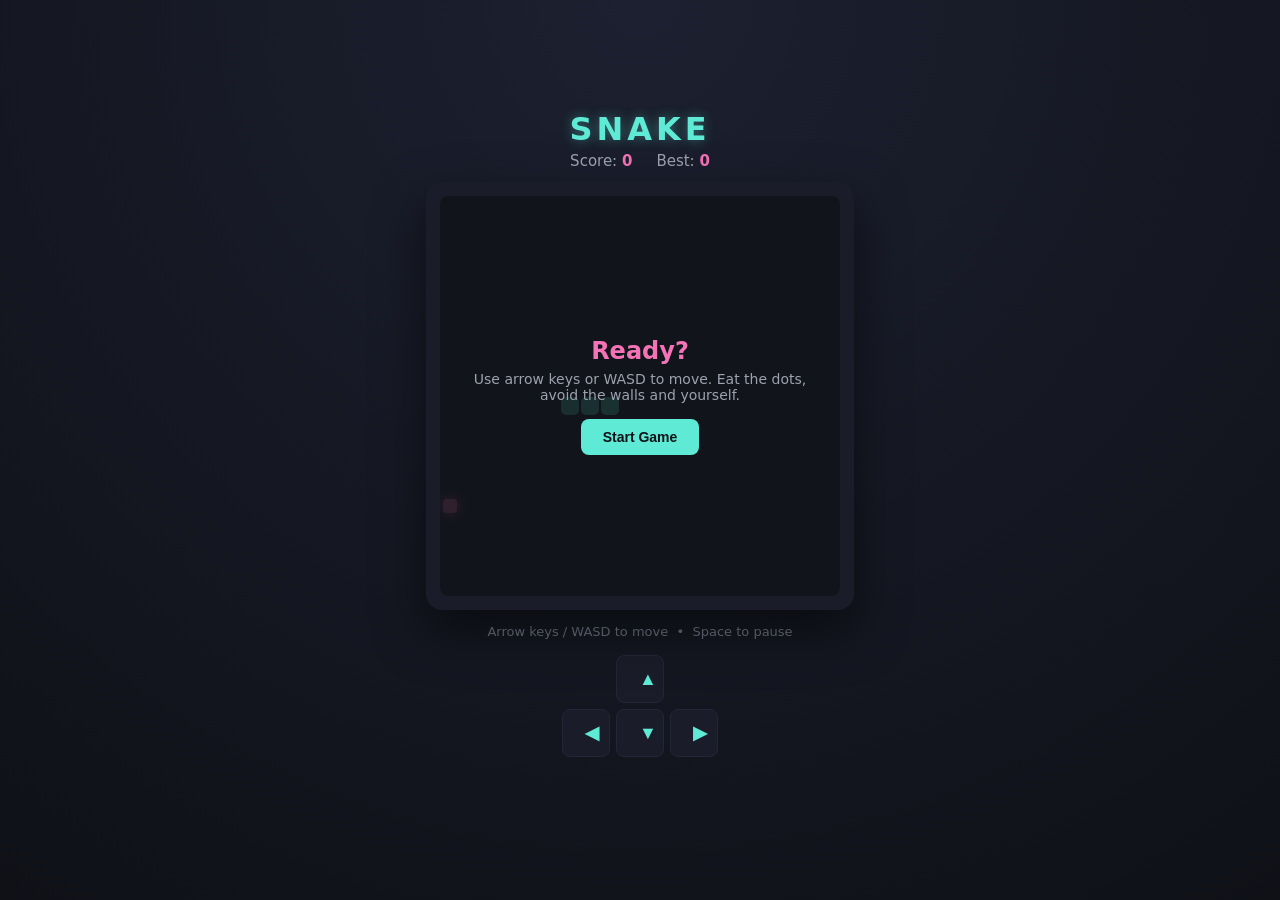
==== snake.html @ 8fafe42f "Create snake.html" ====
<!DOCTYPE html>
<html lang="en">
<head>
<meta charset="UTF-8">
<title>Snake</title>
<style>
  :root {
    --bg: #0f1117;
    --panel: #1a1d29;
    --accent: #5eead4;
    --accent2: #f472b6;
    --grid: #232636;
    --text: #e5e7eb;
  }
  * { box-sizing: border-box; }
  body {
    margin: 0;
    min-height: 100vh;
    display: flex;
    flex-direction: column;
    align-items: center;
    justify-content: center;
    background: radial-gradient(circle at top, #1c2030, var(--bg));
    font-family: 'Segoe UI', system-ui, sans-serif;
    color: var(--text);
  }
  h1 {
    letter-spacing: 4px;
    font-weight: 600;
    margin-bottom: 4px;
    color: var(--accent);
    text-shadow: 0 0 12px rgba(94,234,212,0.4);
  }
  #scoreboard {
    display: flex;
    gap: 24px;
    margin-bottom: 12px;
    font-size: 15px;
    color: #9ca3af;
  }
  #scoreboard span { color: var(--accent2); font-weight: 700; }
  #board-wrap {
    position: relative;
    background: var(--panel);
    padding: 14px;
    border-radius: 16px;
    box-shadow: 0 20px 50px rgba(0,0,0,0.5);
  }
  canvas {
    display: block;
    background: var(--grid);
    border-radius: 8px;
  }
  #overlay {
    position: absolute;
    top: 14px; left: 14px; right: 14px; bottom: 14px;
    display: none;
    flex-direction: column;
    align-items: center;
    justify-content: center;
    background: rgba(15,17,23,0.85);
    border-radius: 8px;
    text-align: center;
    padding: 20px;
  }
  #overlay.show { display: flex; }
  #overlay h2 { margin: 0 0 6px; color: var(--accent2); }
  #overlay p { margin: 0 0 16px; color: #9ca3af; font-size: 14px; }
  button {
    background: var(--accent);
    border: none;
    padding: 10px 22px;
    border-radius: 8px;
    font-size: 14px;
    font-weight: 700;
    color: #0f1117;
    cursor: pointer;
    transition: transform 0.1s ease;
  }
  button:hover { transform: scale(1.05); }
  #hint {
    margin-top: 14px;
    font-size: 13px;
    color: #6b7280;
    text-align: center;
  }
  #mobile-controls {
    display: grid;
    grid-template-columns: repeat(3, 48px);
    grid-template-rows: repeat(3, 48px);
    gap: 6px;
    margin-top: 16px;
  }
  #mobile-controls button {
    width: 48px; height: 48px;
    font-size: 18px;
    background: var(--panel);
    color: var(--accent);
    border: 1px solid var(--grid);
  }
  .up { grid-column: 2; grid-row: 1; }
  .left { grid-column: 1; grid-row: 2; }
  .down { grid-column: 2; grid-row: 2; }
  .right { grid-column: 3; grid-row: 2; }
</style>
</head>
<body>

<h1>SNAKE</h1>
<div id="scoreboard">
  <div>Score: <span id="score">0</span></div>
  <div>Best: <span id="best">0</span></div>
</div>

<div id="board-wrap">
  <canvas id="game" width="400" height="400"></canvas>
  <div id="overlay" class="show">
    <h2 id="overlay-title">Ready?</h2>
    <p id="overlay-text">Use arrow keys or WASD to move. Eat the dots, avoid the walls and yourself.</p>
    <button id="overlay-btn">Start Game</button>
  </div>
</div>

<div id="hint">Arrow keys / WASD to move &nbsp;•&nbsp; Space to pause</div>

<div id="mobile-controls">
  <button class="up">▲</button>
  <button class="left">◀</button>
  <button class="down">▼</button>
  <button class="right">▶</button>
</div>

<script>
(function () {
  const canvas = document.getElementById('game');
  const ctx = canvas.getContext('2d');
  const cell = 20;
  const cols = canvas.width / cell;
  const rows = canvas.height / cell;

  const scoreEl = document.getElementById('score');
  const bestEl = document.getElementById('best');
  const overlay = document.getElementById('overlay');
  const overlayTitle = document.getElementById('overlay-title');
  const overlayText = document.getElementById('overlay-text');
  const overlayBtn = document.getElementById('overlay-btn');

  let best = Number(localStorage.getItem('snake-best') || 0);
  bestEl.textContent = best;

  let snake, dir, nextDir, food, score, speedMs, timer, running, paused;

  function resetState() {
    snake = [
      { x: 8, y: 10 },
      { x: 7, y: 10 },
      { x: 6, y: 10 }
    ];
    dir = { x: 1, y: 0 };
    nextDir = dir;
    score = 0;
    speedMs = 120;
    running = false;
    paused = false;
    scoreEl.textContent = score;
    placeFood();
  }

  function placeFood() {
    let candidate;
    do {
      candidate = {
        x: Math.floor(Math.random() * cols),
        y: Math.floor(Math.random() * rows)
      };
    } while (snake.some(s => s.x === candidate.x && s.y === candidate.y));
    food = candidate;
  }

  function draw() {
    ctx.clearRect(0, 0, canvas.width, canvas.height);

    // subtle grid
    ctx.strokeStyle = 'rgba(255,255,255,0.03)';
    for (let i = 0; i <= cols; i++) {
      ctx.beginPath();
      ctx.moveTo(i * cell, 0);
      ctx.lineTo(i * cell, canvas.height);
      ctx.stroke();
    }
    for (let j = 0; j <= rows; j++) {
      ctx.beginPath();
      ctx.moveTo(0, j * cell);
      ctx.lineTo(canvas.width, j * cell);
      ctx.stroke();
    }

    // food
    ctx.fillStyle = '#f472b6';
    ctx.shadowColor = '#f472b6';
    ctx.shadowBlur = 12;
    roundRect(food.x * cell + 3, food.y * cell + 3, cell - 6, cell - 6, 4);
    ctx.shadowBlur = 0;

    // snake
    snake.forEach((seg, i) => {
      ctx.fillStyle = i === 0 ? '#5eead4' : `rgba(94,234,212,${Math.max(0.35, 1 - i * 0.05)})`;
      roundRect(seg.x * cell + 1, seg.y * cell + 1, cell - 2, cell - 2, 5);
    });
  }

  function roundRect(x, y, w, h, r) {
    ctx.beginPath();
    ctx.moveTo(x + r, y);
    ctx.arcTo(x + w, y, x + w, y + h, r);
    ctx.arcTo(x + w, y + h, x, y + h, r);
    ctx.arcTo(x, y + h, x, y, r);
    ctx.arcTo(x, y, x + w, y, r);
    ctx.closePath();
    ctx.fill();
  }

  function tick() {
    if (!running || paused) return;

    dir = nextDir;
    const head = { x: snake[0].x + dir.x, y: snake[0].y + dir.y };

    // wall collision
    if (head.x < 0 || head.x >= cols || head.y < 0 || head.y >= rows) {
      return gameOver();
    }
    // self collision
    if (snake.some(s => s.x === head.x && s.y === head.y)) {
      return gameOver();
    }

    snake.unshift(head);

    if (head.x === food.x && head.y === food.y) {
      score += 10;
      scoreEl.textContent = score;
      placeFood();
      if (speedMs > 60) speedMs -= 3;
      restartLoop();
    } else {
      snake.pop();
    }

    draw();
  }

  function restartLoop() {
    clearInterval(timer);
    timer = setInterval(tick, speedMs);
  }

  function gameOver() {
    running = false;
    clearInterval(timer);
    if (score > best) {
      best = score;
      localStorage.setItem('snake-best', best);
      bestEl.textContent = best;
    }
    overlayTitle.textContent = 'Game Over';
    overlayText.textContent = `Score: ${score} — press Start to try again.`;
    overlayBtn.textContent = 'Play Again';
    overlay.classList.add('show');
  }

  function startGame() {
    resetState();
    overlay.classList.remove('show');
    running = true;
    draw();
    restartLoop();
  }

  function setDirection(x, y) {
    // prevent reversing directly into itself
    if (snake.length > 1 && dir.x === -x && dir.y === -y) return;
    nextDir = { x, y };
  }

  document.addEventListener('keydown', (e) => {
    switch (e.key) {
      case 'ArrowUp': case 'w': case 'W': setDirection(0, -1); break;
      case 'ArrowDown': case 's': case 'S': setDirection(0, 1); break;
      case 'ArrowLeft': case 'a': case 'A': setDirection(-1, 0); break;
      case 'ArrowRight': case 'd': case 'D': setDirection(1, 0); break;
      case ' ':
        if (running) {
          paused = !paused;
          if (!paused) restartLoop(); else clearInterval(timer);
        }
        break;
    }
  });

  document.querySelector('.up').addEventListener('click', () => setDirection(0, -1));
  document.querySelector('.down').addEventListener('click', () => setDirection(0, 1));
  document.querySelector('.left').addEventListener('click', () => setDirection(-1, 0));
  document.querySelector('.right').addEventListener('click', () => setDirection(1, 0));

  overlayBtn.addEventListener('click', startGame);

  resetState();
  draw();
})();
</script>

</body>
</html>
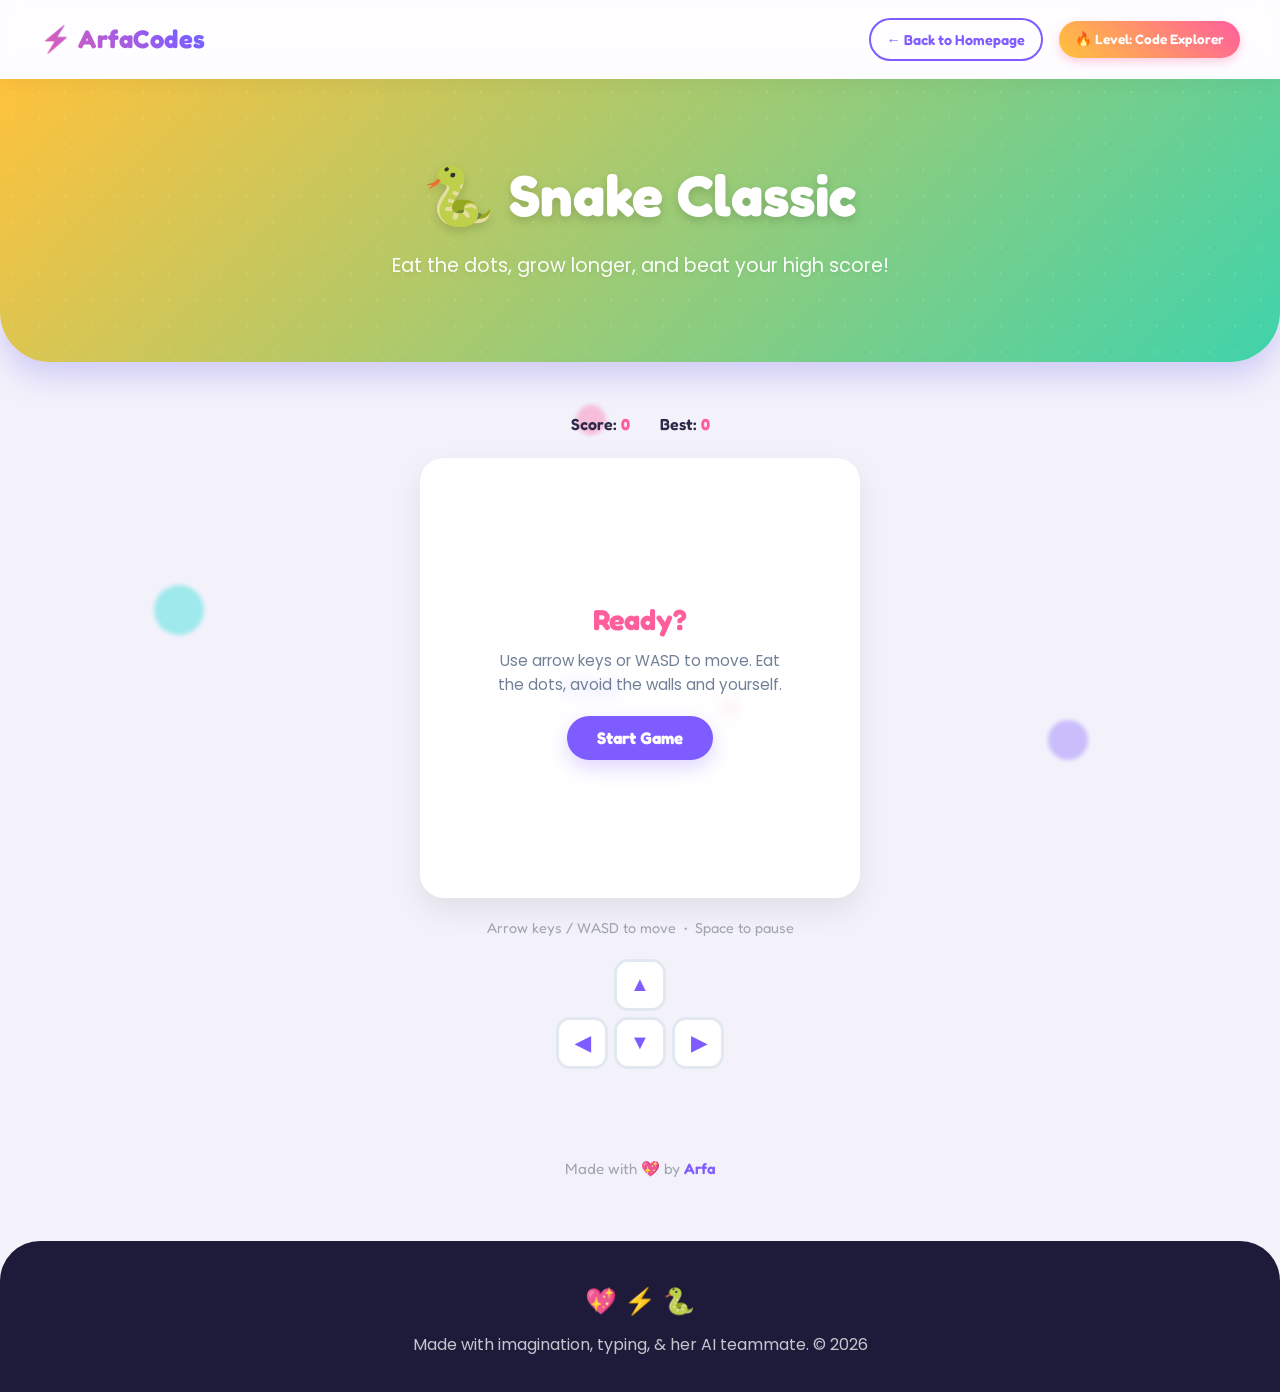
==== commit 74b2ec89: "Update snake.html" ====
--- a/snake.html
+++ b/snake.html
@@ -1,314 +1,661 @@
 <!DOCTYPE html>
 <html lang="en">
 <head>
-<meta charset="UTF-8">
-<title>Snake</title>
-<style>
-  :root {
-    --bg: #0f1117;
-    --panel: #1a1d29;
-    --accent: #5eead4;
-    --accent2: #f472b6;
-    --grid: #232636;
-    --text: #e5e7eb;
-  }
-  * { box-sizing: border-box; }
-  body {
-    margin: 0;
-    min-height: 100vh;
-    display: flex;
-    flex-direction: column;
-    align-items: center;
-    justify-content: center;
-    background: radial-gradient(circle at top, #1c2030, var(--bg));
-    font-family: 'Segoe UI', system-ui, sans-serif;
-    color: var(--text);
-  }
-  h1 {
-    letter-spacing: 4px;
-    font-weight: 600;
-    margin-bottom: 4px;
-    color: var(--accent);
-    text-shadow: 0 0 12px rgba(94,234,212,0.4);
-  }
-  #scoreboard {
-    display: flex;
-    gap: 24px;
-    margin-bottom: 12px;
-    font-size: 15px;
-    color: #9ca3af;
-  }
-  #scoreboard span { color: var(--accent2); font-weight: 700; }
-  #board-wrap {
-    position: relative;
-    background: var(--panel);
-    padding: 14px;
-    border-radius: 16px;
-    box-shadow: 0 20px 50px rgba(0,0,0,0.5);
-  }
-  canvas {
-    display: block;
-    background: var(--grid);
-    border-radius: 8px;
-  }
-  #overlay {
-    position: absolute;
-    top: 14px; left: 14px; right: 14px; bottom: 14px;
-    display: none;
-    flex-direction: column;
-    align-items: center;
-    justify-content: center;
-    background: rgba(15,17,23,0.85);
-    border-radius: 8px;
-    text-align: center;
-    padding: 20px;
-  }
-  #overlay.show { display: flex; }
-  #overlay h2 { margin: 0 0 6px; color: var(--accent2); }
-  #overlay p { margin: 0 0 16px; color: #9ca3af; font-size: 14px; }
-  button {
-    background: var(--accent);
-    border: none;
-    padding: 10px 22px;
-    border-radius: 8px;
-    font-size: 14px;
-    font-weight: 700;
-    color: #0f1117;
-    cursor: pointer;
-    transition: transform 0.1s ease;
-  }
-  button:hover { transform: scale(1.05); }
-  #hint {
-    margin-top: 14px;
-    font-size: 13px;
-    color: #6b7280;
-    text-align: center;
-  }
-  #mobile-controls {
-    display: grid;
-    grid-template-columns: repeat(3, 48px);
-    grid-template-rows: repeat(3, 48px);
-    gap: 6px;
-    margin-top: 16px;
-  }
-  #mobile-controls button {
-    width: 48px; height: 48px;
-    font-size: 18px;
-    background: var(--panel);
-    color: var(--accent);
-    border: 1px solid var(--grid);
-  }
-  .up { grid-column: 2; grid-row: 1; }
-  .left { grid-column: 1; grid-row: 2; }
-  .down { grid-column: 2; grid-row: 2; }
-  .right { grid-column: 3; grid-row: 2; }
-</style>
+  <meta charset="UTF-8">
+  <meta name="viewport" content="width=device-width, initial-scale=1.0">
+  <title>Snake Classic — Arfa's Coding Playground</title>
+
+  <link rel="preconnect" href="https://fonts.googleapis.com">
+  <link rel="preconnect" href="https://fonts.gstatic.com" crossorigin>
+  <link href="https://fonts.googleapis.com/css2?family=Fredoka:wght@300..700&family=Poppins:wght@400;600;700&display=swap" rel="stylesheet">
+
+  <style>
+    * { box-sizing: border-box; margin: 0; padding: 0; }
+
+    :root {
+      --pink: #ff5e9c;
+      --purple: #7f5cff;
+      --cyan: #00d9d0;
+      --yellow: #ffc23c;
+      --ink: #2d2a4a;
+    }
+
+    html { scroll-behavior: smooth; }
+
+    body {
+      font-family: 'Poppins', sans-serif;
+      background-color: #f3f2fb;
+      color: var(--ink);
+      line-height: 1.6;
+      overflow-x: hidden;
+      cursor: default;
+      min-height: 100vh;
+      display: flex;
+      flex-direction: column;
+    }
+
+    /* ===== Floating background blobs ===== */
+    .bg-blobs {
+      position: fixed;
+      inset: 0;
+      z-index: -1;
+      overflow: hidden;
+      pointer-events: none;
+    }
+    .blob {
+      position: absolute;
+      border-radius: 50%;
+      filter: blur(2px);
+      opacity: 0.35;
+      animation: float 14s ease-in-out infinite;
+    }
+    .blob.b1 { width: 90px; height: 90px; background: var(--pink); top: 12%; left: 6%; animation-duration: 16s; }
+    .blob.b2 { width: 50px; height: 50px; background: var(--cyan); top: 65%; left: 12%; animation-duration: 12s; animation-delay: -3s; }
+    .blob.b3 { width: 70px; height: 70px; background: var(--yellow); top: 25%; right: 8%; animation-duration: 18s; animation-delay: -6s; }
+    .blob.b4 { width: 40px; height: 40px; background: var(--purple); top: 80%; right: 15%; animation-duration: 10s; animation-delay: -1s; }
+    .blob.b5 { width: 30px; height: 30px; background: var(--pink); top: 45%; left: 45%; animation-duration: 20s; animation-delay: -8s; }
+
+    @keyframes float {
+      0%, 100% { transform: translate(0, 0) rotate(0deg); }
+      33% { transform: translate(20px, -30px) rotate(120deg); }
+      66% { transform: translate(-15px, 20px) rotate(240deg); }
+    }
+
+    /* ===== Sparkle cursor trail ===== */
+    .sparkle {
+      position: fixed;
+      pointer-events: none;
+      font-size: 14px;
+      z-index: 9999;
+      animation: sparkleFade 0.7s ease-out forwards;
+    }
+    @keyframes sparkleFade {
+      0% { opacity: 1; transform: translateY(0) scale(1); }
+      100% { opacity: 0; transform: translateY(-20px) scale(0.4); }
+    }
+
+    /* ===== Header ===== */
+    header {
+      background-color: rgba(255, 255, 255, 0.85);
+      backdrop-filter: blur(10px);
+      padding: 18px 40px;
+      display: flex;
+      justify-content: space-between;
+      align-items: center;
+      box-shadow: 0 4px 20px rgba(0, 0, 0, 0.05);
+      position: sticky;
+      top: 0;
+      z-index: 100;
+    }
+
+    .logo {
+      font-family: 'Fredoka', sans-serif;
+      font-size: 1.6rem;
+      font-weight: 700;
+      background: linear-gradient(45deg, var(--pink), var(--purple), var(--cyan));
+      background-size: 200% 200%;
+      -webkit-background-clip: text;
+      -webkit-text-fill-color: transparent;
+      text-decoration: none;
+      animation: gradientShift 6s ease infinite;
+      letter-spacing: 0.5px;
+    }
+
+    .header-badge {
+      font-family: 'Fredoka', sans-serif;
+      font-weight: 600;
+      font-size: 0.85rem;
+      background: linear-gradient(45deg, var(--yellow), var(--pink));
+      color: #fff;
+      padding: 8px 16px;
+      border-radius: 50px;
+      box-shadow: 0 4px 10px rgba(255, 94, 156, 0.3);
+      white-space: nowrap;
+    }
+
+    .header-right {
+      display: flex;
+      align-items: center;
+      gap: 16px;
+    }
+
+    .home-link {
+      font-family: 'Fredoka', sans-serif;
+      font-weight: 600;
+      font-size: 0.9rem;
+      color: var(--purple);
+      text-decoration: none;
+      padding: 8px 16px;
+      border-radius: 50px;
+      border: 2px solid var(--purple);
+      transition: all 0.3s cubic-bezier(0.175, 0.885, 0.32, 1.275);
+      white-space: nowrap;
+    }
+
+    .home-link:hover {
+      background: var(--purple);
+      color: #fff;
+      transform: translateY(-2px) scale(1.05);
+      box-shadow: 0 6px 15px rgba(127, 92, 255, 0.3);
+    }
+
+    /* ===== Hero ===== */
+    .hero {
+      background: linear-gradient(-45deg, var(--pink), var(--purple), var(--cyan), var(--yellow));
+      background-size: 400% 400%;
+      animation: magicGradient 12s ease infinite;
+      color: #ffffff;
+      padding: 70px 20px 80px;
+      text-align: center;
+      border-radius: 0 0 50px 50px;
+      box-shadow: 0 15px 30px rgba(108, 92, 231, 0.25);
+      position: relative;
+      overflow: hidden;
+    }
+
+    .hero::after {
+      content: '';
+      position: absolute;
+      inset: 0;
+      background-image: radial-gradient(circle, rgba(255,255,255,0.5) 1.5px, transparent 1.5px);
+      background-size: 26px 26px;
+      opacity: 0.25;
+      pointer-events: none;
+    }
+
+    .hero-content {
+      max-width: 800px;
+      margin: 0 auto;
+      position: relative;
+      z-index: 2;
+    }
+
+    .hero h1 {
+      font-family: 'Fredoka', sans-serif;
+      font-size: clamp(2.4rem, 6vw, 3.6rem);
+      margin-bottom: 10px;
+      text-shadow: 0 4px 10px rgba(0, 0, 0, 0.15);
+    }
+
+    .hero p {
+      font-size: clamp(1rem, 2.4vw, 1.2rem);
+      opacity: 0.97;
+      text-shadow: 0 2px 5px rgba(0, 0, 0, 0.1);
+    }
+
+    /* ===== Game section ===== */
+    .game-section {
+      flex: 1;
+      display: flex;
+      flex-direction: column;
+      align-items: center;
+      padding: 50px 20px 60px;
+    }
+
+    #scoreboard {
+      display: flex;
+      gap: 30px;
+      margin-bottom: 20px;
+      font-size: 1rem;
+      font-weight: 600;
+      color: var(--ink);
+      font-family: 'Fredoka', sans-serif;
+    }
+
+    #scoreboard span {
+      color: var(--pink);
+      font-weight: 700;
+    }
+
+    #board-wrap {
+      position: relative;
+      background: #ffffff;
+      padding: 16px;
+      border-radius: 24px;
+      box-shadow: 0 12px 30px rgba(0, 0, 0, 0.08);
+      border: 4px solid #ffffff;
+      transition: all 0.4s cubic-bezier(0.175, 0.885, 0.32, 1.275);
+    }
+
+    #board-wrap:hover {
+      border-color: var(--cyan);
+      box-shadow: 0 15px 35px rgba(0, 217, 208, 0.25);
+      transform: translateY(-4px);
+    }
+
+    canvas {
+      display: block;
+      background: #f8f7ff;
+      border-radius: 12px;
+    }
+
+    #overlay {
+      position: absolute;
+      top: 16px; left: 16px; right: 16px; bottom: 16px;
+      display: none;
+      flex-direction: column;
+      align-items: center;
+      justify-content: center;
+      background: rgba(255, 255, 255, 0.92);
+      backdrop-filter: blur(6px);
+      border-radius: 12px;
+      text-align: center;
+      padding: 20px;
+    }
+
+    #overlay.show { display: flex; }
+
+    #overlay h2 {
+      font-family: 'Fredoka', sans-serif;
+      font-size: 1.8rem;
+      margin: 0 0 6px;
+      color: var(--pink);
+    }
+
+    #overlay p {
+      margin: 0 0 18px;
+      color: #718096;
+      font-size: 0.95rem;
+      max-width: 300px;
+    }
+
+    .btn {
+      display: inline-block;
+      background: var(--purple);
+      color: #ffffff;
+      font-family: 'Fredoka', sans-serif;
+      font-weight: 700;
+      font-size: 1.05rem;
+      padding: 12px 30px;
+      border-radius: 50px;
+      text-decoration: none;
+      border: none;
+      cursor: pointer;
+      transition: all 0.4s cubic-bezier(0.175, 0.885, 0.32, 1.275);
+      box-shadow: 0 8px 20px rgba(127, 92, 255, 0.25);
+    }
+
+    .btn:hover {
+      transform: translateY(-4px) scale(1.05);
+      background: var(--pink);
+      box-shadow: 0 12px 25px rgba(255, 94, 156, 0.35);
+    }
+
+    #hint {
+      margin-top: 18px;
+      font-size: 0.9rem;
+      color: #a0a5b1;
+      text-align: center;
+      font-family: 'Fredoka', sans-serif;
+    }
+
+    #mobile-controls {
+      display: grid;
+      grid-template-columns: repeat(3, 52px);
+      grid-template-rows: repeat(3, 52px);
+      gap: 6px;
+      margin-top: 20px;
+    }
+
+    #mobile-controls button {
+      width: 52px;
+      height: 52px;
+      font-size: 20px;
+      background: #ffffff;
+      color: var(--purple);
+      border: 3px solid #e2e8f0;
+      border-radius: 14px;
+      cursor: pointer;
+      font-weight: 700;
+      transition: all 0.2s ease;
+    }
+
+    #mobile-controls button:hover {
+      background: var(--purple);
+      color: #fff;
+      border-color: var(--purple);
+      transform: scale(1.08);
+    }
+
+    #mobile-controls button:active {
+      transform: scale(0.95);
+    }
+
+    .up { grid-column: 2; grid-row: 1; }
+    .left { grid-column: 1; grid-row: 2; }
+    .down { grid-column: 2; grid-row: 2; }
+    .right { grid-column: 3; grid-row: 2; }
+
+    /* ===== Made by Arfa ===== */
+    .made-by {
+      text-align: center;
+      margin-top: 30px;
+      font-family: 'Fredoka', sans-serif;
+      font-size: 0.95rem;
+      color: #a0a5b1;
+    }
+
+    .made-by a {
+      color: var(--purple);
+      text-decoration: none;
+      font-weight: 600;
+      transition: color 0.3s;
+    }
+
+    .made-by a:hover {
+      color: var(--pink);
+    }
+
+    /* ===== Footer ===== */
+    footer {
+      background-color: #1e1b3a;
+      color: #dfe6e9;
+      text-align: center;
+      padding: 40px 20px 35px;
+      margin-top: auto;
+      font-size: 1rem;
+      border-radius: 40px 40px 0 0;
+    }
+
+    footer .footer-emoji {
+      font-size: 1.6rem;
+      margin-bottom: 10px;
+      display: block;
+    }
+
+    footer p { opacity: 0.85; }
+
+    /* ===== Animations ===== */
+    @keyframes magicGradient {
+      0% { background-position: 0% 50%; }
+      50% { background-position: 100% 50%; }
+      100% { background-position: 0% 50%; }
+    }
+
+    @keyframes gradientShift {
+      0% { background-position: 0% 50%; }
+      50% { background-position: 100% 50%; }
+      100% { background-position: 0% 50%; }
+    }
+
+    @media (max-width: 600px) {
+      header { padding: 14px 20px; }
+      .header-badge { font-size: 0.72rem; padding: 6px 12px; }
+      .home-link { font-size: 0.78rem; padding: 6px 12px; }
+      .hero { padding: 50px 16px 60px; }
+      .game-section { padding: 30px 16px 40px; }
+    }
+
+    @media (prefers-reduced-motion: reduce) {
+      *, *::before, *::after {
+        animation-duration: 0.01ms !important;
+        animation-iteration-count: 1 !important;
+        transition-duration: 0.01ms !important;
+      }
+    }
+  </style>
 </head>
 <body>
 
-<h1>SNAKE</h1>
-<div id="scoreboard">
-  <div>Score: <span id="score">0</span></div>
-  <div>Best: <span id="best">0</span></div>
-</div>
-
-<div id="board-wrap">
-  <canvas id="game" width="400" height="400"></canvas>
-  <div id="overlay" class="show">
-    <h2 id="overlay-title">Ready?</h2>
-    <p id="overlay-text">Use arrow keys or WASD to move. Eat the dots, avoid the walls and yourself.</p>
-    <button id="overlay-btn">Start Game</button>
+  <div class="bg-blobs">
+    <div class="blob b1"></div>
+    <div class="blob b2"></div>
+    <div class="blob b3"></div>
+    <div class="blob b4"></div>
+    <div class="blob b5"></div>
   </div>
-</div>
-
-<div id="hint">Arrow keys / WASD to move &nbsp;•&nbsp; Space to pause</div>
-
-<div id="mobile-controls">
-  <button class="up">▲</button>
-  <button class="left">◀</button>
-  <button class="down">▼</button>
-  <button class="right">▶</button>
-</div>
-
-<script>
-(function () {
-  const canvas = document.getElementById('game');
-  const ctx = canvas.getContext('2d');
-  const cell = 20;
-  const cols = canvas.width / cell;
-  const rows = canvas.height / cell;
-
-  const scoreEl = document.getElementById('score');
-  const bestEl = document.getElementById('best');
-  const overlay = document.getElementById('overlay');
-  const overlayTitle = document.getElementById('overlay-title');
-  const overlayText = document.getElementById('overlay-text');
-  const overlayBtn = document.getElementById('overlay-btn');
-
-  let best = Number(localStorage.getItem('snake-best') || 0);
-  bestEl.textContent = best;
-
-  let snake, dir, nextDir, food, score, speedMs, timer, running, paused;
-
-  function resetState() {
-    snake = [
-      { x: 8, y: 10 },
-      { x: 7, y: 10 },
-      { x: 6, y: 10 }
-    ];
-    dir = { x: 1, y: 0 };
-    nextDir = dir;
-    score = 0;
-    speedMs = 120;
-    running = false;
-    paused = false;
-    scoreEl.textContent = score;
-    placeFood();
-  }
-
-  function placeFood() {
-    let candidate;
-    do {
-      candidate = {
-        x: Math.floor(Math.random() * cols),
-        y: Math.floor(Math.random() * rows)
-      };
-    } while (snake.some(s => s.x === candidate.x && s.y === candidate.y));
-    food = candidate;
-  }
-
-  function draw() {
-    ctx.clearRect(0, 0, canvas.width, canvas.height);
-
-    // subtle grid
-    ctx.strokeStyle = 'rgba(255,255,255,0.03)';
-    for (let i = 0; i <= cols; i++) {
-      ctx.beginPath();
-      ctx.moveTo(i * cell, 0);
-      ctx.lineTo(i * cell, canvas.height);
-      ctx.stroke();
-    }
-    for (let j = 0; j <= rows; j++) {
-      ctx.beginPath();
-      ctx.moveTo(0, j * cell);
-      ctx.lineTo(canvas.width, j * cell);
-      ctx.stroke();
-    }
-
-    // food
-    ctx.fillStyle = '#f472b6';
-    ctx.shadowColor = '#f472b6';
-    ctx.shadowBlur = 12;
-    roundRect(food.x * cell + 3, food.y * cell + 3, cell - 6, cell - 6, 4);
-    ctx.shadowBlur = 0;
-
-    // snake
-    snake.forEach((seg, i) => {
-      ctx.fillStyle = i === 0 ? '#5eead4' : `rgba(94,234,212,${Math.max(0.35, 1 - i * 0.05)})`;
-      roundRect(seg.x * cell + 1, seg.y * cell + 1, cell - 2, cell - 2, 5);
-    });
-  }
-
-  function roundRect(x, y, w, h, r) {
-    ctx.beginPath();
-    ctx.moveTo(x + r, y);
-    ctx.arcTo(x + w, y, x + w, y + h, r);
-    ctx.arcTo(x + w, y + h, x, y + h, r);
-    ctx.arcTo(x, y + h, x, y, r);
-    ctx.arcTo(x, y, x + w, y, r);
-    ctx.closePath();
-    ctx.fill();
-  }
-
-  function tick() {
-    if (!running || paused) return;
-
-    dir = nextDir;
-    const head = { x: snake[0].x + dir.x, y: snake[0].y + dir.y };
-
-    // wall collision
-    if (head.x < 0 || head.x >= cols || head.y < 0 || head.y >= rows) {
-      return gameOver();
-    }
-    // self collision
-    if (snake.some(s => s.x === head.x && s.y === head.y)) {
-      return gameOver();
-    }
-
-    snake.unshift(head);
-
-    if (head.x === food.x && head.y === food.y) {
-      score += 10;
-      scoreEl.textContent = score;
-      placeFood();
-      if (speedMs > 60) speedMs -= 3;
-      restartLoop();
-    } else {
-      snake.pop();
-    }
-
-    draw();
-  }
-
-  function restartLoop() {
-    clearInterval(timer);
-    timer = setInterval(tick, speedMs);
-  }
-
-  function gameOver() {
-    running = false;
-    clearInterval(timer);
-    if (score > best) {
-      best = score;
-      localStorage.setItem('snake-best', best);
+
+  <!-- HEADER -->
+  <header>
+    <a href="index.html" class="logo">⚡ ArfaCodes</a>
+    <div class="header-right">
+      <a href="index.html" class="home-link">← Back to Homepage</a>
+      <span class="header-badge">🔥 Level: Code Explorer</span>
+    </div>
+  </header>
+
+  <!-- HERO -->
+  <section class="hero">
+    <div class="hero-content">
+      <h1>🐍 Snake Classic</h1>
+      <p>Eat the dots, grow longer, and beat your high score!</p>
+    </div>
+  </section>
+
+  <!-- GAME -->
+  <section class="game-section">
+    <div id="scoreboard">
+      <div>Score: <span id="score">0</span></div>
+      <div>Best: <span id="best">0</span></div>
+    </div>
+
+    <div id="board-wrap">
+      <canvas id="game" width="400" height="400"></canvas>
+      <div id="overlay" class="show">
+        <h2 id="overlay-title">Ready?</h2>
+        <p id="overlay-text">Use arrow keys or WASD to move. Eat the dots, avoid the walls and yourself.</p>
+        <button class="btn" id="overlay-btn">Start Game</button>
+      </div>
+    </div>
+
+    <div id="hint">Arrow keys / WASD to move &nbsp;•&nbsp; Space to pause</div>
+
+    <div id="mobile-controls">
+      <button class="up">▲</button>
+      <button class="left">◀</button>
+      <button class="down">▼</button>
+      <button class="right">▶</button>
+    </div>
+
+    <div class="made-by">
+      Made with 💖 by <a href="index.html">Arfa</a>
+    </div>
+  </section>
+
+  <!-- FOOTER -->
+  <footer>
+    <span class="footer-emoji">💖 ⚡ 🐍</span>
+    <p>Made with imagination, typing, & her AI teammate. © 2026</p>
+  </footer>
+
+  <script>
+    // ---- Sparkle cursor trail (desktop only, lightweight) ----
+    const sparkleChars = ['✨', '⭐', '💫'];
+    let lastSpark = 0;
+    function spawnSparkle(x, y) {
+      const now = Date.now();
+      if (now - lastSpark < 60) return;
+      lastSpark = now;
+      const s = document.createElement('span');
+      s.className = 'sparkle';
+      s.textContent = sparkleChars[Math.floor(Math.random() * sparkleChars.length)];
+      s.style.left = x + 'px';
+      s.style.top = y + 'px';
+      document.body.appendChild(s);
+      setTimeout(() => s.remove(), 700);
+    }
+    if (window.matchMedia('(hover: hover) and (pointer: fine)').matches) {
+      window.addEventListener('mousemove', (e) => spawnSparkle(e.clientX, e.clientY));
+    }
+
+    // ---- Snake game ----
+    (function () {
+      const canvas = document.getElementById('game');
+      const ctx = canvas.getContext('2d');
+      const cell = 20;
+      const cols = canvas.width / cell;
+      const rows = canvas.height / cell;
+
+      const scoreEl = document.getElementById('score');
+      const bestEl = document.getElementById('best');
+      const overlay = document.getElementById('overlay');
+      const overlayTitle = document.getElementById('overlay-title');
+      const overlayText = document.getElementById('overlay-text');
+      const overlayBtn = document.getElementById('overlay-btn');
+
+      let best = Number(localStorage.getItem('snake-best') || 0);
       bestEl.textContent = best;
-    }
-    overlayTitle.textContent = 'Game Over';
-    overlayText.textContent = `Score: ${score} — press Start to try again.`;
-    overlayBtn.textContent = 'Play Again';
-    overlay.classList.add('show');
-  }
-
-  function startGame() {
-    resetState();
-    overlay.classList.remove('show');
-    running = true;
-    draw();
-    restartLoop();
-  }
-
-  function setDirection(x, y) {
-    // prevent reversing directly into itself
-    if (snake.length > 1 && dir.x === -x && dir.y === -y) return;
-    nextDir = { x, y };
-  }
-
-  document.addEventListener('keydown', (e) => {
-    switch (e.key) {
-      case 'ArrowUp': case 'w': case 'W': setDirection(0, -1); break;
-      case 'ArrowDown': case 's': case 'S': setDirection(0, 1); break;
-      case 'ArrowLeft': case 'a': case 'A': setDirection(-1, 0); break;
-      case 'ArrowRight': case 'd': case 'D': setDirection(1, 0); break;
-      case ' ':
-        if (running) {
-          paused = !paused;
-          if (!paused) restartLoop(); else clearInterval(timer);
+
+      let snake, dir, nextDir, food, score, speedMs, timer, running, paused;
+
+      function resetState() {
+        snake = [
+          { x: 8, y: 10 },
+          { x: 7, y: 10 },
+          { x: 6, y: 10 }
+        ];
+        dir = { x: 1, y: 0 };
+        nextDir = dir;
+        score = 0;
+        speedMs = 120;
+        running = false;
+        paused = false;
+        scoreEl.textContent = score;
+        placeFood();
+      }
+
+      function placeFood() {
+        let candidate;
+        do {
+          candidate = {
+            x: Math.floor(Math.random() * cols),
+            y: Math.floor(Math.random() * rows)
+          };
+        } while (snake.some(s => s.x === candidate.x && s.y === candidate.y));
+        food = candidate;
+      }
+
+      function draw() {
+        ctx.clearRect(0, 0, canvas.width, canvas.height);
+
+        // subtle grid
+        ctx.strokeStyle = 'rgba(45, 42, 74, 0.06)';
+        for (let i = 0; i <= cols; i++) {
+          ctx.beginPath();
+          ctx.moveTo(i * cell, 0);
+          ctx.lineTo(i * cell, canvas.height);
+          ctx.stroke();
         }
-        break;
-    }
-  });
-
-  document.querySelector('.up').addEventListener('click', () => setDirection(0, -1));
-  document.querySelector('.down').addEventListener('click', () => setDirection(0, 1));
-  document.querySelector('.left').addEventListener('click', () => setDirection(-1, 0));
-  document.querySelector('.right').addEventListener('click', () => setDirection(1, 0));
-
-  overlayBtn.addEventListener('click', startGame);
-
-  resetState();
-  draw();
-})();
-</script>
+        for (let j = 0; j <= rows; j++) {
+          ctx.beginPath();
+          ctx.moveTo(0, j * cell);
+          ctx.lineTo(canvas.width, j * cell);
+          ctx.stroke();
+        }
+
+        // food
+        ctx.fillStyle = '#ff5e9c';
+        ctx.shadowColor = '#ff5e9c';
+        ctx.shadowBlur = 12;
+        roundRect(food.x * cell + 3, food.y * cell + 3, cell - 6, cell - 6, 4);
+        ctx.shadowBlur = 0;
+
+        // snake
+        snake.forEach((seg, i) => {
+          ctx.fillStyle = i === 0 ? '#7f5cff' : `rgba(127, 92, 255, ${Math.max(0.3, 1 - i * 0.05)})`;
+          roundRect(seg.x * cell + 1, seg.y * cell + 1, cell - 2, cell - 2, 5);
+        });
+      }
+
+      function roundRect(x, y, w, h, r) {
+        ctx.beginPath();
+        ctx.moveTo(x + r, y);
+        ctx.arcTo(x + w, y, x + w, y + h, r);
+        ctx.arcTo(x + w, y + h, x, y + h, r);
+        ctx.arcTo(x, y + h, x, y, r);
+        ctx.arcTo(x, y, x + w, y, r);
+        ctx.closePath();
+        ctx.fill();
+      }
+
+      function tick() {
+        if (!running || paused) return;
+
+        dir = nextDir;
+        const head = { x: snake[0].x + dir.x, y: snake[0].y + dir.y };
+
+        // wall collision
+        if (head.x < 0 || head.x >= cols || head.y < 0 || head.y >= rows) {
+          return gameOver();
+        }
+        // self collision
+        if (snake.some(s => s.x === head.x && s.y === head.y)) {
+          return gameOver();
+        }
+
+        snake.unshift(head);
+
+        if (head.x === food.x && head.y === food.y) {
+          score += 10;
+          scoreEl.textContent = score;
+          placeFood();
+          if (speedMs > 60) speedMs -= 3;
+          restartLoop();
+        } else {
+          snake.pop();
+        }
+
+        draw();
+      }
+
+      function restartLoop() {
+        clearInterval(timer);
+        timer = setInterval(tick, speedMs);
+      }
+
+      function gameOver() {
+        running = false;
+        clearInterval(timer);
+        if (score > best) {
+          best = score;
+          localStorage.setItem('snake-best', best);
+          bestEl.textContent = best;
+        }
+        overlayTitle.textContent = 'Game Over';
+        overlayText.textContent = `Score: ${score} — press Start to try again.`;
+        overlayBtn.textContent = 'Play Again';
+        overlay.classList.add('show');
+      }
+
+      function startGame() {
+        resetState();
+        overlay.classList.remove('show');
+        running = true;
+        draw();
+        restartLoop();
+      }
+
+      function setDirection(x, y) {
+        if (snake.length > 1 && dir.x === -x && dir.y === -y) return;
+        nextDir = { x, y };
+      }
+
+      document.addEventListener('keydown', (e) => {
+        switch (e.key) {
+          case 'ArrowUp': case 'w': case 'W': setDirection(0, -1); break;
+          case 'ArrowDown': case 's': case 'S': setDirection(0, 1); break;
+          case 'ArrowLeft': case 'a': case 'A': setDirection(-1, 0); break;
+          case 'ArrowRight': case 'd': case 'D': setDirection(1, 0); break;
+          case ' ':
+            if (running) {
+              paused = !paused;
+              if (!paused) restartLoop(); else clearInterval(timer);
+            }
+            break;
+        }
+      });
+
+      document.querySelector('.up').addEventListener('click', () => setDirection(0, -1));
+      document.querySelector('.down').addEventListener('click', () => setDirection(0, 1));
+      document.querySelector('.left').addEventListener('click', () => setDirection(-1, 0));
+      document.querySelector('.right').addEventListener('click', () => setDirection(1, 0));
+
+      overlayBtn.addEventListener('click', startGame);
+
+      resetState();
+      draw();
+    })();
+  </script>
 
 </body>
-</html>
+</html>
